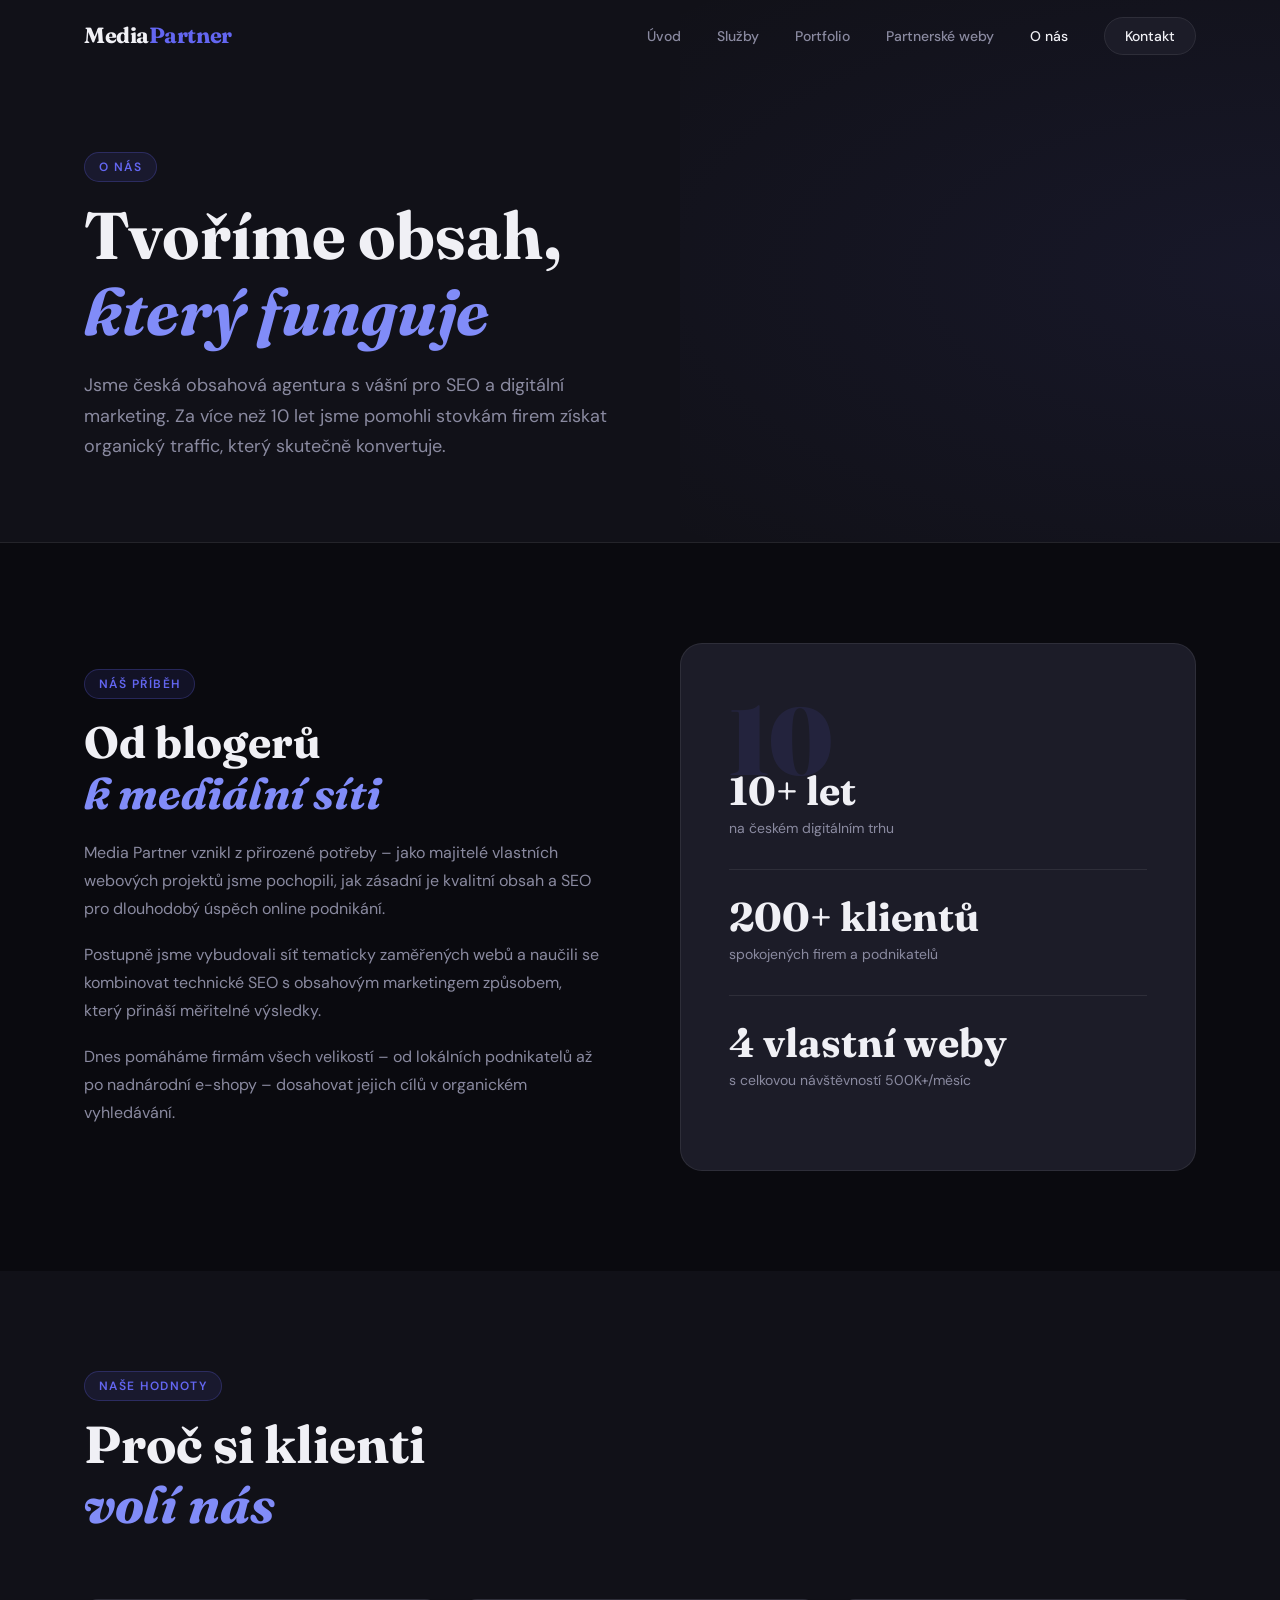
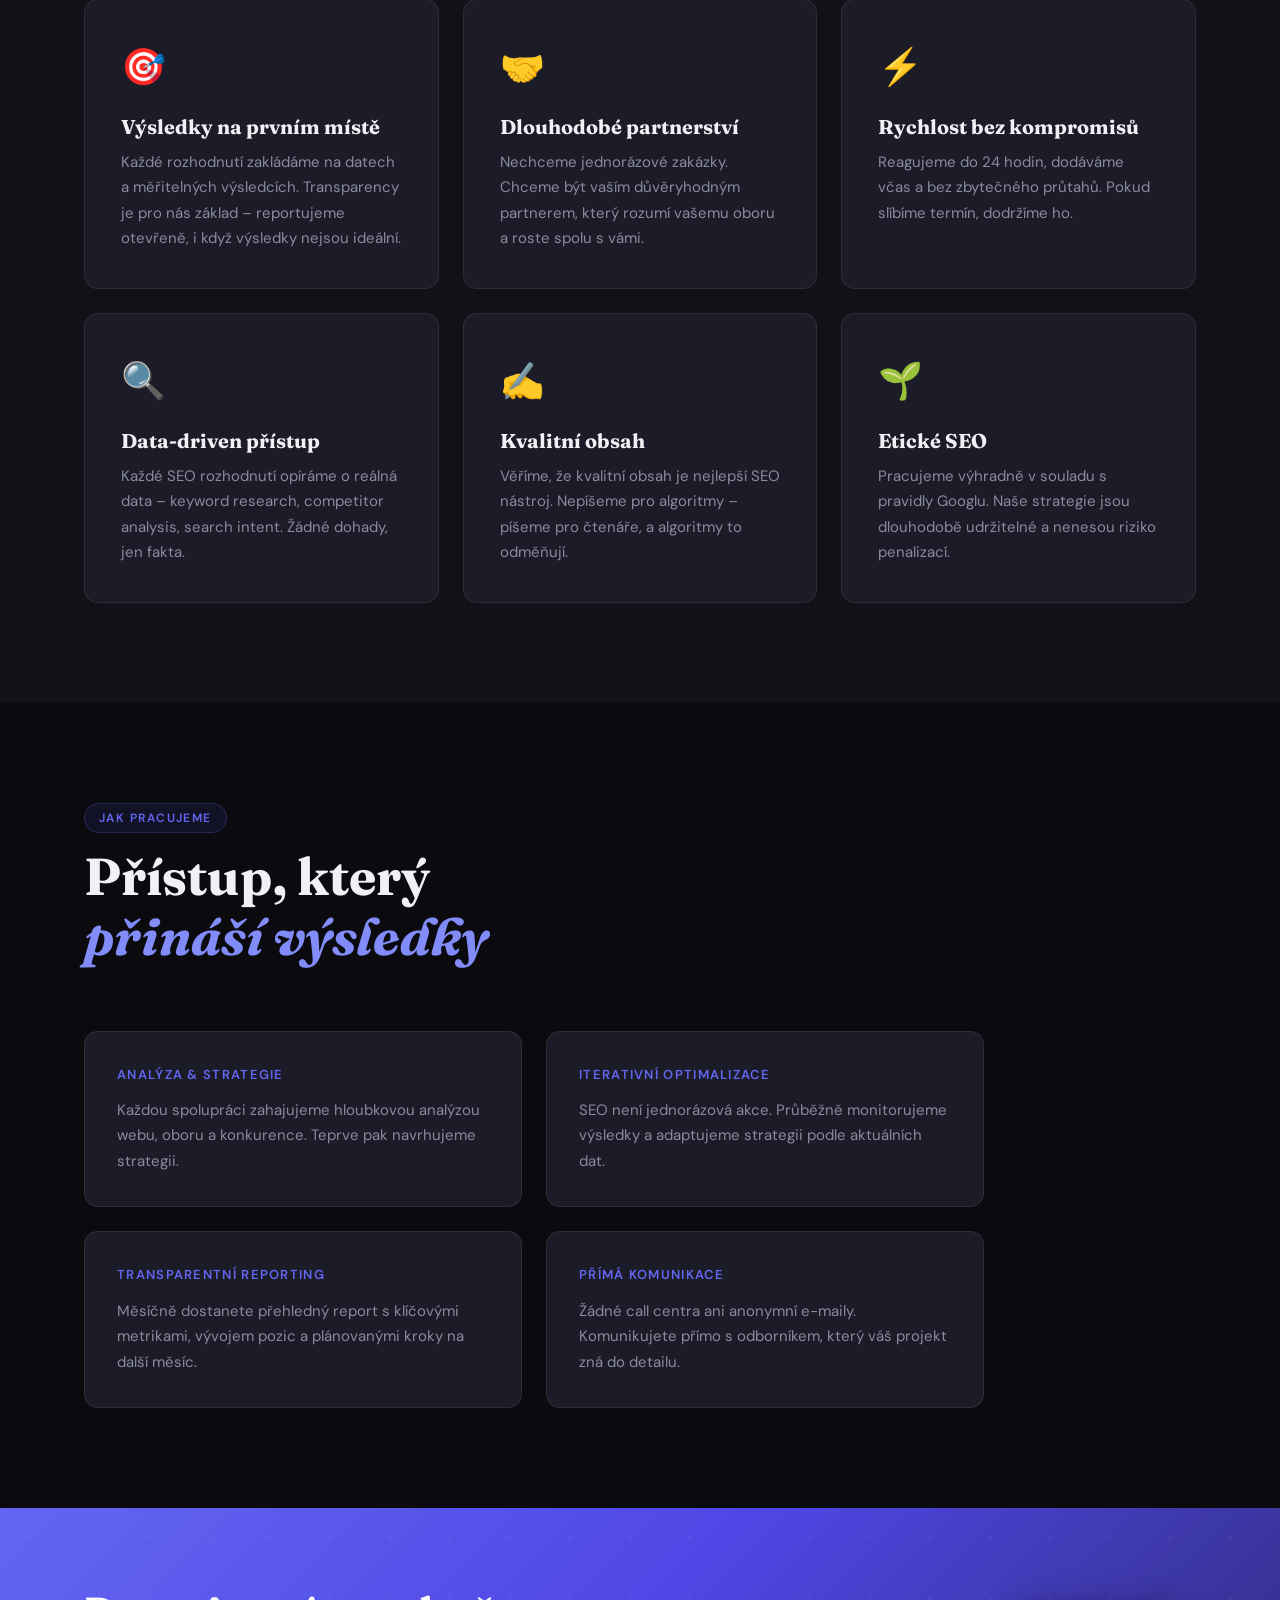
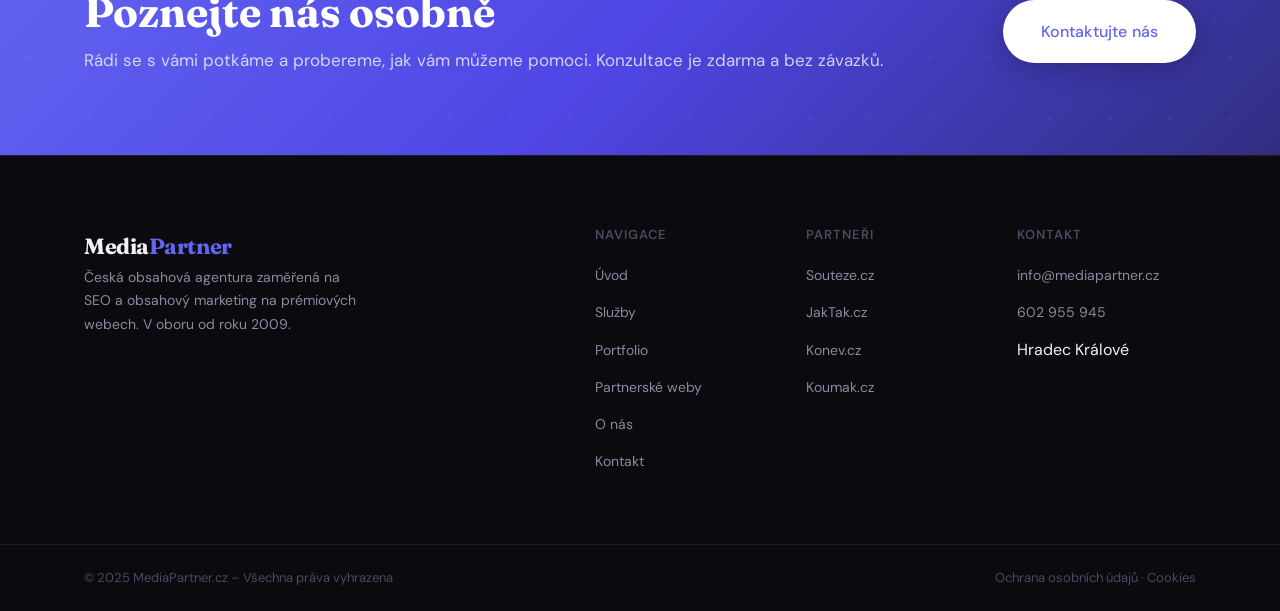
==== o-nas.html @ 3d5f9745 "Initial commit - MediaPartner website" ====
<!DOCTYPE html>
<html lang="cs">
<head>
  <meta charset="UTF-8" />
  <meta name="viewport" content="width=device-width, initial-scale=1.0" />
  <title>O nás – Media Partner</title>
  <meta name="description" content="Jsme česká obsahová agentura s více než 10 lety zkušeností. Pomáháme firmám být viditelné v organickém vyhledávání." />
  <link rel="preconnect" href="https://fonts.googleapis.com" />
  <link rel="preconnect" href="https://fonts.gstatic.com" crossorigin />
  <link href="https://fonts.googleapis.com/css2?family=Fraunces:ital,opsz,wght@0,9..144,300;0,9..144,700;0,9..144,900;1,9..144,400&family=DM+Sans:wght@300;400;500;600&display=swap" rel="stylesheet" />
  <link rel="stylesheet" href="style.css" />
</head>
<body>

  <nav class="nav scrolled" id="nav">
    <div class="nav-inner">
      <a href="index.html" class="logo">Media<span>Partner</span></a>
      <button class="burger" id="burger" aria-label="Menu">
        <span></span><span></span><span></span>
      </button>
      <ul class="nav-links" id="navLinks">
        <li><a href="index.html">Úvod</a></li>
        <li><a href="sluzby.html">Služby</a></li>
        <li><a href="portfolio.html">Portfolio</a></li>
        <li><a href="partneri.html">Partnerské weby</a></li>
        <li><a href="o-nas.html" class="active">O nás</a></li>
        <li><a href="kontakt.html" class="nav-cta">Kontakt</a></li>
      </ul>
    </div>
  </nav>

  <section class="page-hero">
    <div class="container">
      <div class="tag">O nás</div>
      <h1>Tvoříme obsah,<br /><em>který funguje</em></h1>
      <p>Jsme česká obsahová agentura s vášní pro SEO a digitální marketing. Za více než 10 let jsme pomohli stovkám firem získat organický traffic, který skutečně konvertuje.</p>
    </div>
  </section>

  <!-- ABOUT MAIN -->
  <section class="about-section" style="background: var(--bg);">
    <div class="container">
      <div class="about-grid">
        <div class="about-text">
          <div class="tag" style="margin-bottom: 18px;">Náš příběh</div>
          <h2>Od blogerů<br /><em>k mediální síti</em></h2>
          <p>Media Partner vznikl z přirozené potřeby – jako majitelé vlastních webových projektů jsme pochopili, jak zásadní je kvalitní obsah a SEO pro dlouhodobý úspěch online podnikání.</p>
          <p>Postupně jsme vybudovali síť tematicky zaměřených webů a naučili se kombinovat technické SEO s obsahovým marketingem způsobem, který přináší měřitelné výsledky.</p>
          <p>Dnes pomáháme firmám všech velikostí – od lokálních podnikatelů až po nadnárodní e-shopy – dosahovat jejich cílů v organickém vyhledávání.</p>
        </div>
        <div class="about-visual">
          <div class="about-stat-row">
            <div class="about-visual-num">10</div>
            <h3>10+ let</h3>
            <span>na českém digitálním trhu</span>
          </div>
          <hr style="border: none; border-top: 1px solid var(--border); margin: 24px 0;" />
          <div class="about-stat-row">
            <h3>200+ klientů</h3>
            <span>spokojených firem a podnikatelů</span>
          </div>
          <hr style="border: none; border-top: 1px solid var(--border); margin: 24px 0;" />
          <div class="about-stat-row">
            <h3>4 vlastní weby</h3>
            <span>s celkovou návštěvností 500K+/měsíc</span>
          </div>
        </div>
      </div>
    </div>
  </section>

  <!-- VALUES -->
  <section class="values-section">
    <div class="container">
      <div class="section-header">
        <div class="tag">Naše hodnoty</div>
        <h2>Proč si klienti<br /><em>volí nás</em></h2>
      </div>
      <div class="values-grid">
        <div class="value-card">
          <div class="value-icon">🎯</div>
          <h3>Výsledky na prvním místě</h3>
          <p>Každé rozhodnutí zakládáme na datech a měřitelných výsledcích. Transparency je pro nás základ – reportujeme otevřeně, i když výsledky nejsou ideální.</p>
        </div>
        <div class="value-card">
          <div class="value-icon">🤝</div>
          <h3>Dlouhodobé partnerství</h3>
          <p>Nechceme jednorázové zakázky. Chceme být vaším důvěryhodným partnerem, který rozumí vašemu oboru a roste spolu s vámi.</p>
        </div>
        <div class="value-card">
          <div class="value-icon">⚡</div>
          <h3>Rychlost bez kompromisů</h3>
          <p>Reagujeme do 24 hodin, dodáváme včas a bez zbytečného průtahů. Pokud slíbíme termín, dodržíme ho.</p>
        </div>
        <div class="value-card">
          <div class="value-icon">🔍</div>
          <h3>Data-driven přístup</h3>
          <p>Každé SEO rozhodnutí opíráme o reálná data – keyword research, competitor analysis, search intent. Žádné dohady, jen fakta.</p>
        </div>
        <div class="value-card">
          <div class="value-icon">✍️</div>
          <h3>Kvalitní obsah</h3>
          <p>Věříme, že kvalitní obsah je nejlepší SEO nástroj. Nepíšeme pro algoritmy – píšeme pro čtenáře, a algoritmy to odměňují.</p>
        </div>
        <div class="value-card">
          <div class="value-icon">🌱</div>
          <h3>Etické SEO</h3>
          <p>Pracujeme výhradně v souladu s pravidly Googlu. Naše strategie jsou dlouhodobě udržitelné a nenesou riziko penalizací.</p>
        </div>
      </div>
    </div>
  </section>

  <!-- TEAM / APPROACH -->
  <section style="padding: 100px 0; background: var(--bg);">
    <div class="container">
      <div class="section-header">
        <div class="tag">Jak pracujeme</div>
        <h2>Přístup, který<br /><em>přináší výsledky</em></h2>
      </div>
      <div style="display: grid; grid-template-columns: 1fr 1fr; gap: 24px; max-width: 900px;">
        <div style="background: var(--surface); border: 1px solid var(--border); border-radius: var(--radius); padding: 32px;">
          <div style="font-size: 13px; color: var(--accent); font-weight: 600; text-transform: uppercase; letter-spacing: 0.1em; margin-bottom: 12px;">Analýza & strategie</div>
          <p style="color: var(--text-muted); font-size: 15px; line-height: 1.7;">Každou spolupráci zahajujeme hloubkovou analýzou webu, oboru a konkurence. Teprve pak navrhujeme strategii.</p>
        </div>
        <div style="background: var(--surface); border: 1px solid var(--border); border-radius: var(--radius); padding: 32px;">
          <div style="font-size: 13px; color: var(--accent); font-weight: 600; text-transform: uppercase; letter-spacing: 0.1em; margin-bottom: 12px;">Iterativní optimalizace</div>
          <p style="color: var(--text-muted); font-size: 15px; line-height: 1.7;">SEO není jednorázová akce. Průběžně monitorujeme výsledky a adaptujeme strategii podle aktuálních dat.</p>
        </div>
        <div style="background: var(--surface); border: 1px solid var(--border); border-radius: var(--radius); padding: 32px;">
          <div style="font-size: 13px; color: var(--accent); font-weight: 600; text-transform: uppercase; letter-spacing: 0.1em; margin-bottom: 12px;">Transparentní reporting</div>
          <p style="color: var(--text-muted); font-size: 15px; line-height: 1.7;">Měsíčně dostanete přehledný report s klíčovými metrikami, vývojem pozic a plánovanými kroky na další měsíc.</p>
        </div>
        <div style="background: var(--surface); border: 1px solid var(--border); border-radius: var(--radius); padding: 32px;">
          <div style="font-size: 13px; color: var(--accent); font-weight: 600; text-transform: uppercase; letter-spacing: 0.1em; margin-bottom: 12px;">Přímá komunikace</div>
          <p style="color: var(--text-muted); font-size: 15px; line-height: 1.7;">Žádné call centra ani anonymní e-maily. Komunikujete přímo s odborníkem, který váš projekt zná do detailu.</p>
        </div>
      </div>
    </div>
  </section>

  <!-- CTA -->
  <section class="cta-banner">
    <div class="container">
      <div class="cta-inner">
        <div class="cta-text">
          <h2>Poznejte nás osobně</h2>
          <p>Rádi se s vámi potkáme a probereme, jak vám můžeme pomoci. Konzultace je zdarma a bez závazků.</p>
        </div>
        <div class="cta-actions">
          <a href="kontakt.html" class="btn btn-primary btn-lg">Kontaktujte nás</a>
        </div>
      </div>
    </div>
  </section>

  <footer class="footer">
    <div class="container footer-inner">
      <div class="footer-brand">
        <a href="index.html" class="logo">Media<span>Partner</span></a>
        <p>Česká obsahová agentura zaměřená na SEO a obsahový marketing na prémiových webech. V oboru od roku 2009.</p>
      </div>
      <div class="footer-links">
        <div class="footer-col">
          <h4>Navigace</h4>
          <ul>
            <li><a href="index.html">Úvod</a></li>
            <li><a href="sluzby.html">Služby</a></li>
            <li><a href="portfolio.html">Portfolio</a></li>
        <li><a href="partneri.html">Partnerské weby</a></li>
            <li><a href="o-nas.html">O nás</a></li>
            <li><a href="kontakt.html">Kontakt</a></li>
          </ul>
        </div>
        <div class="footer-col">
          <h4>Partneři</h4>
          <ul>
            <li><a href="partneri.html#souteze">Souteze.cz</a></li>
            <li><a href="partneri.html#jaktak">JakTak.cz</a></li>
            <li><a href="partneri.html#konev">Konev.cz</a></li>
            <li><a href="partneri.html#koumak">Koumak.cz</a></li>
          </ul>
        </div>
        <div class="footer-col">
          <h4>Kontakt</h4>
          <ul>
            <li><a href="mailto:info@mediapartner.cz">info@mediapartner.cz</a></li>
            <li><a href="tel:+420602955945">602 955 945</a></li>
            <li>Hradec Králové</li>
          </ul>
        </div>
      </div>
    </div>
    <div class="footer-bottom">
      <div class="container">
        <span>© 2025 MediaPartner.cz – Všechna práva vyhrazena</span>
        <span><a href="#">Ochrana osobních údajů</a> · <a href="#">Cookies</a></span>
      </div>
    </div>
  </footer>

  <script src="main.js"></script>
</body>
</html>
---- style.css ----
/* =============================================
   MEDIA PARTNER – Global Styles
   Dark editorial, luxury agency aesthetic
   ============================================= */

:root {
  --bg: #0a0a0f;
  --bg-2: #111118;
  --bg-3: #16161f;
  --surface: #1c1c28;
  --surface-2: #232334;
  --border: rgba(255,255,255,0.08);
  --border-accent: rgba(99,102,241,0.35);

  --text: #f0f0f5;
  --text-muted: #8a8aa0;
  --text-faint: #4a4a60;

  --accent: #6366f1;
  --accent-2: #818cf8;
  --accent-glow: rgba(99,102,241,0.25);
  --gold: #f59e0b;
  --gold-light: #fcd34d;

  --radius: 14px;
  --radius-sm: 8px;
  --radius-lg: 22px;

  --font-display: 'Fraunces', Georgia, serif;
  --font-body: 'DM Sans', sans-serif;

  --max-w: 1160px;
  --nav-h: 72px;
}

*, *::before, *::after { box-sizing: border-box; margin: 0; padding: 0; }

html { scroll-behavior: smooth; }

body {
  background: var(--bg);
  color: var(--text);
  font-family: var(--font-body);
  font-size: 16px;
  line-height: 1.7;
  overflow-x: hidden;
  -webkit-font-smoothing: antialiased;
}

a { color: inherit; text-decoration: none; }

img { display: block; max-width: 100%; }

.container {
  max-width: var(--max-w);
  margin: 0 auto;
  padding: 0 24px;
}

/* ── TYPOGRAPHY ── */
h1, h2, h3, h4 { font-family: var(--font-display); font-weight: 700; line-height: 1.15; }
em { font-style: italic; color: var(--accent-2); }

/* ── BUTTONS ── */
.btn {
  display: inline-flex;
  align-items: center;
  gap: 8px;
  padding: 14px 28px;
  border-radius: 50px;
  font-family: var(--font-body);
  font-size: 15px;
  font-weight: 500;
  letter-spacing: 0.01em;
  cursor: pointer;
  transition: all 0.25s;
  border: none;
  text-decoration: none;
}

.btn-primary {
  background: var(--accent);
  color: #fff;
  box-shadow: 0 0 30px var(--accent-glow);
}
.btn-primary:hover {
  background: var(--accent-2);
  transform: translateY(-2px);
  box-shadow: 0 4px 40px var(--accent-glow);
}

.btn-ghost {
  background: transparent;
  color: var(--text-muted);
  border: 1px solid var(--border);
}
.btn-ghost:hover { border-color: var(--accent); color: var(--accent-2); }

.btn-ghost-light {
  background: transparent;
  color: rgba(255,255,255,0.7);
  border: 1px solid rgba(255,255,255,0.2);
}
.btn-ghost-light:hover { border-color: rgba(255,255,255,0.5); color: #fff; }

.btn-outline {
  background: transparent;
  color: var(--accent-2);
  border: 1px solid var(--border-accent);
}
.btn-outline:hover { background: var(--accent-glow); }

.btn-lg { padding: 18px 38px; font-size: 16px; }

/* ── NAV ── */
.nav {
  position: fixed;
  top: 0; left: 0; right: 0;
  z-index: 100;
  height: var(--nav-h);
  transition: background 0.3s, backdrop-filter 0.3s, border-color 0.3s;
  border-bottom: 1px solid transparent;
}
.nav.scrolled {
  background: rgba(10,10,15,0.85);
  backdrop-filter: blur(20px);
  border-bottom-color: var(--border);
}
.nav-inner {
  max-width: var(--max-w);
  margin: 0 auto;
  padding: 0 24px;
  height: 100%;
  display: flex;
  align-items: center;
  justify-content: space-between;
}
.logo {
  font-family: var(--font-display);
  font-size: 22px;
  font-weight: 700;
  color: var(--text);
  letter-spacing: -0.02em;
}
.logo span { color: var(--accent); }

.nav-links {
  display: flex;
  align-items: center;
  gap: 36px;
  list-style: none;
}
.nav-links a {
  font-size: 14px;
  font-weight: 500;
  color: var(--text-muted);
  transition: color 0.2s;
}
.nav-links a:hover, .nav-links a.active { color: var(--text); }

.nav-cta {
  background: var(--surface);
  color: var(--text) !important;
  padding: 9px 20px;
  border-radius: 50px;
  border: 1px solid var(--border);
  transition: border-color 0.2s, background 0.2s !important;
}
.nav-cta:hover { border-color: var(--accent) !important; background: var(--surface-2) !important; }

.burger {
  display: none;
  flex-direction: column;
  gap: 5px;
  background: none;
  border: none;
  cursor: pointer;
  padding: 4px;
}
.burger span {
  display: block;
  width: 24px;
  height: 2px;
  background: var(--text);
  border-radius: 2px;
  transition: all 0.3s;
}

/* ── HERO ── */
.hero {
  min-height: 100vh;
  display: flex;
  align-items: center;
  position: relative;
  overflow: hidden;
  padding-top: var(--nav-h);
}
.hero-bg {
  position: absolute;
  inset: 0;
  pointer-events: none;
}
.hero-orb {
  position: absolute;
  border-radius: 50%;
  filter: blur(100px);
  opacity: 0.18;
}
.orb-1 {
  width: 700px; height: 700px;
  background: var(--accent);
  top: -200px; right: -200px;
}
.orb-2 {
  width: 500px; height: 500px;
  background: var(--gold);
  bottom: -200px; left: -100px;
}
.hero-grid {
  position: absolute;
  inset: 0;
  background-image:
    linear-gradient(var(--border) 1px, transparent 1px),
    linear-gradient(90deg, var(--border) 1px, transparent 1px);
  background-size: 60px 60px;
  mask-image: radial-gradient(ellipse 80% 80% at 50% 50%, black 30%, transparent 100%);
}

.hero-content {
  position: relative;
  z-index: 2;
  padding-top: 60px;
  padding-bottom: 80px;
  max-width: 780px;
}
.hero-badge {
  display: inline-flex;
  align-items: center;
  gap: 8px;
  background: var(--surface);
  border: 1px solid var(--border);
  border-radius: 50px;
  padding: 6px 16px;
  font-size: 13px;
  color: var(--text-muted);
  margin-bottom: 28px;
  animation: fadeUp 0.8s ease both;
}
.hero-title {
  font-size: clamp(46px, 7vw, 88px);
  font-weight: 900;
  line-height: 1.08;
  margin-bottom: 24px;
  animation: fadeUp 0.8s 0.1s ease both;
}
.hero-sub {
  font-size: 18px;
  color: var(--text-muted);
  max-width: 560px;
  margin-bottom: 40px;
  line-height: 1.7;
  animation: fadeUp 0.8s 0.2s ease both;
}
.hero-actions {
  display: flex;
  gap: 14px;
  flex-wrap: wrap;
  margin-bottom: 64px;
  animation: fadeUp 0.8s 0.3s ease both;
}
.hero-stats {
  display: flex;
  align-items: center;
  gap: 32px;
  animation: fadeUp 0.8s 0.4s ease both;
}
.stat { text-align: left; }
.stat-num {
  display: block;
  font-family: var(--font-display);
  font-size: 36px;
  font-weight: 700;
  color: var(--text);
  line-height: 1;
}
.stat-label {
  font-size: 13px;
  color: var(--text-muted);
  margin-top: 4px;
}
.stat-divider {
  width: 1px;
  height: 40px;
  background: var(--border);
}

.hero-scroll {
  position: absolute;
  bottom: 36px;
  right: 40px;
  display: flex;
  flex-direction: column;
  align-items: center;
  gap: 12px;
  color: var(--text-faint);
  font-size: 11px;
  letter-spacing: 0.12em;
  text-transform: uppercase;
}
.scroll-line {
  width: 1px;
  height: 50px;
  background: linear-gradient(to bottom, var(--text-faint), transparent);
  animation: scrollPulse 2s infinite;
}

/* ── SECTIONS ── */
.section { padding: 110px 0; }

.section-header {
  margin-bottom: 64px;
}
.section-header h2 {
  font-size: clamp(32px, 4.5vw, 52px);
  margin-top: 14px;
  max-width: 520px;
}
.section-desc {
  color: var(--text-muted);
  max-width: 540px;
  margin-top: 18px;
  font-size: 17px;
  line-height: 1.7;
}

.tag {
  display: inline-block;
  font-size: 12px;
  font-weight: 600;
  letter-spacing: 0.12em;
  text-transform: uppercase;
  color: var(--accent);
  background: rgba(99,102,241,0.1);
  border: 1px solid rgba(99,102,241,0.25);
  padding: 4px 14px;
  border-radius: 50px;
}

/* ── SERVICES GRID ── */
.services-overview { background: var(--bg-2); }
.services-grid {
  display: grid;
  grid-template-columns: 1fr 1fr;
  gap: 20px;
}
.service-card {
  background: var(--surface);
  border: 1px solid var(--border);
  border-radius: var(--radius-lg);
  padding: 44px;
  display: flex;
  flex-direction: column;
  transition: border-color 0.3s, transform 0.3s, box-shadow 0.3s;
  cursor: pointer;
  position: relative;
  overflow: hidden;
}
.service-card::before {
  content: '';
  position: absolute;
  inset: 0;
  background: radial-gradient(ellipse 80% 60% at 80% -10%, rgba(99,102,241,0.08), transparent);
  pointer-events: none;
}
.service-card:hover {
  border-color: var(--border-accent);
  transform: translateY(-4px);
  box-shadow: 0 20px 60px rgba(0,0,0,0.4);
}
.service-card--accent {
  background: linear-gradient(135deg, rgba(99,102,241,0.15) 0%, var(--surface) 60%);
  border-color: var(--border-accent);
}
.service-card--accent::before {
  background: radial-gradient(ellipse 80% 60% at 20% 100%, rgba(129,140,248,0.12), transparent);
}
.service-icon {
  width: 52px; height: 52px;
  background: rgba(99,102,241,0.12);
  border-radius: 14px;
  display: flex;
  align-items: center;
  justify-content: center;
  margin-bottom: 24px;
  color: var(--accent-2);
}
.service-icon svg { width: 28px; height: 28px; }
.service-label {
  font-size: 12px;
  font-weight: 600;
  letter-spacing: 0.1em;
  color: var(--text-faint);
  margin-bottom: 10px;
}
.service-card h3 {
  font-size: 28px;
  margin-bottom: 14px;
  font-family: var(--font-display);
}
.service-card p { color: var(--text-muted); line-height: 1.7; flex: 1; }
.service-arrow {
  margin-top: 32px;
  font-size: 24px;
  color: var(--accent);
  transition: transform 0.2s;
}
.service-card:hover .service-arrow { transform: translateX(6px); }

/* ── PARTNERS SECTION ── */
.partners-section { background: var(--bg); }
.partners-grid {
  display: grid;
  grid-template-columns: repeat(2, 1fr);
  gap: 16px;
  margin-bottom: 40px;
}
.partner-card {
  background: var(--bg-3);
  border: 1px solid var(--border);
  border-radius: var(--radius);
  padding: 32px;
  transition: border-color 0.25s, transform 0.25s;
  display: block;
}
.partner-card:hover {
  border-color: rgba(245,158,11,0.4);
  transform: translateY(-3px);
}
.partner-top {
  display: flex;
  align-items: center;
  justify-content: space-between;
  margin-bottom: 14px;
}
.partner-domain {
  font-family: var(--font-display);
  font-size: 22px;
  font-weight: 700;
  color: var(--gold-light);
}
.partner-badge {
  font-size: 11px;
  font-weight: 600;
  letter-spacing: 0.08em;
  background: rgba(245,158,11,0.12);
  color: var(--gold);
  border: 1px solid rgba(245,158,11,0.25);
  padding: 3px 10px;
  border-radius: 50px;
}
.partner-card p { color: var(--text-muted); font-size: 15px; margin-bottom: 18px; }
.partner-metrics {
  display: flex;
  gap: 12px;
  flex-wrap: wrap;
}
.partner-metrics span {
  font-size: 12px;
  color: var(--text-faint);
  background: var(--surface);
  padding: 4px 12px;
  border-radius: 50px;
}
.partners-cta { text-align: center; margin-top: 16px; }

/* ── HOW IT WORKS ── */
.how-section { background: var(--bg-2); }
.steps {
  display: flex;
  align-items: flex-start;
  gap: 0;
}
.step {
  flex: 1;
  display: flex;
  flex-direction: column;
  gap: 20px;
}
.step-connector {
  width: 60px;
  height: 2px;
  background: linear-gradient(to right, var(--border-accent), var(--border));
  margin-top: 32px;
  flex-shrink: 0;
}
.step-num {
  font-family: var(--font-display);
  font-size: 48px;
  font-weight: 900;
  color: var(--accent);
  opacity: 0.25;
  line-height: 1;
}
.step-body h3 {
  font-size: 20px;
  margin-bottom: 10px;
}
.step-body p { color: var(--text-muted); font-size: 15px; line-height: 1.7; }

/* ── CTA BANNER ── */
.cta-banner {
  background: linear-gradient(135deg, var(--accent) 0%, #4f46e5 50%, #312e81 100%);
  padding: 80px 0;
  position: relative;
  overflow: hidden;
}
.cta-banner::before {
  content: '';
  position: absolute;
  inset: 0;
  background: url("data:image/svg+xml,%3Csvg width='60' height='60' viewBox='0 0 60 60' xmlns='http://www.w3.org/2000/svg'%3E%3Cg fill='none' fill-rule='evenodd'%3E%3Cg fill='%23ffffff' fill-opacity='0.03'%3E%3Ccircle cx='30' cy='30' r='2'/%3E%3C/g%3E%3C/g%3E%3C/svg%3E");
}
.cta-inner {
  position: relative;
  display: flex;
  align-items: center;
  justify-content: space-between;
  gap: 40px;
  flex-wrap: wrap;
}
.cta-text h2 { font-size: 42px; color: #fff; }
.cta-text p { color: rgba(255,255,255,0.75); margin-top: 10px; font-size: 17px; }
.cta-actions { display: flex; gap: 14px; flex-wrap: wrap; align-items: center; }
.cta-actions .btn-primary {
  background: #fff;
  color: var(--accent);
  box-shadow: 0 4px 30px rgba(0,0,0,0.25);
}
.cta-actions .btn-primary:hover { background: #f0f0ff; transform: translateY(-2px); }

/* ── FOOTER ── */
.footer {
  background: var(--bg);
  border-top: 1px solid var(--border);
  padding-top: 72px;
}
.footer-inner {
  display: grid;
  grid-template-columns: 1.5fr 2fr;
  gap: 60px;
  padding-bottom: 60px;
}
.footer-brand .logo { margin-bottom: 16px; }
.footer-brand p { color: var(--text-muted); font-size: 14px; max-width: 280px; line-height: 1.7; }
.footer-links {
  display: grid;
  grid-template-columns: repeat(3, 1fr);
  gap: 32px;
}
.footer-col h4 {
  font-size: 13px;
  font-weight: 600;
  letter-spacing: 0.08em;
  text-transform: uppercase;
  color: var(--text-faint);
  margin-bottom: 18px;
  font-family: var(--font-body);
}
.footer-col ul { list-style: none; }
.footer-col li { margin-bottom: 10px; }
.footer-col a { color: var(--text-muted); font-size: 14px; transition: color 0.2s; }
.footer-col a:hover { color: var(--text); }
.footer-bottom {
  border-top: 1px solid var(--border);
  padding: 22px 0;
}
.footer-bottom .container {
  display: flex;
  justify-content: space-between;
  align-items: center;
  font-size: 13px;
  color: var(--text-faint);
  flex-wrap: wrap;
  gap: 10px;
}
.footer-bottom a { color: var(--text-faint); transition: color 0.2s; }
.footer-bottom a:hover { color: var(--text-muted); }

/* ── PAGE HERO (inner pages) ── */
.page-hero {
  padding: calc(var(--nav-h) + 80px) 0 80px;
  background: var(--bg-2);
  border-bottom: 1px solid var(--border);
  position: relative;
  overflow: hidden;
}
.page-hero::before {
  content: '';
  position: absolute;
  top: 0; right: 0;
  width: 600px; height: 100%;
  background: radial-gradient(ellipse at 100% 50%, rgba(99,102,241,0.08), transparent);
  pointer-events: none;
}
.page-hero .tag { margin-bottom: 16px; }
.page-hero h1 { font-size: clamp(38px, 5.5vw, 66px); margin-bottom: 20px; }
.page-hero p { color: var(--text-muted); font-size: 18px; max-width: 560px; line-height: 1.7; }

/* ── SERVICES PAGE ── */
.service-full {
  padding: 100px 0;
  border-bottom: 1px solid var(--border);
}
.service-full:last-child { border-bottom: none; }
.service-full-inner {
  display: grid;
  grid-template-columns: 1fr 1fr;
  gap: 80px;
  align-items: center;
}
.service-full-inner.reverse { direction: rtl; }
.service-full-inner.reverse > * { direction: ltr; }
.service-full-text .tag { margin-bottom: 16px; }
.service-full-text h2 { font-size: clamp(30px, 4vw, 44px); margin-bottom: 18px; }
.service-full-text p { color: var(--text-muted); margin-bottom: 16px; line-height: 1.75; }
.service-full-text .btn { margin-top: 14px; }
.features-list { list-style: none; margin: 24px 0; }
.features-list li {
  display: flex;
  align-items: flex-start;
  gap: 12px;
  padding: 10px 0;
  border-bottom: 1px solid var(--border);
  color: var(--text-muted);
  font-size: 15px;
}
.features-list li:last-child { border-bottom: none; }
.features-list li::before {
  content: '✦';
  color: var(--accent);
  flex-shrink: 0;
  margin-top: 2px;
}
.service-visual {
  background: var(--surface);
  border: 1px solid var(--border);
  border-radius: var(--radius-lg);
  padding: 48px;
  display: flex;
  flex-direction: column;
  gap: 16px;
}
.service-visual-item {
  background: var(--bg-2);
  border: 1px solid var(--border);
  border-radius: var(--radius-sm);
  padding: 18px 22px;
  display: flex;
  align-items: center;
  justify-content: space-between;
}
.svi-label { font-size: 14px; color: var(--text-muted); }
.svi-value { font-family: var(--font-display); font-size: 22px; color: var(--accent-2); font-weight: 700; }
.svi-bar { height: 4px; background: var(--border); border-radius: 2px; margin-top: 8px; overflow: hidden; }
.svi-bar-fill { height: 100%; background: linear-gradient(to right, var(--accent), var(--accent-2)); border-radius: 2px; }

/* ── PRICING ── */
.pricing-section { background: var(--bg-3); padding: 100px 0; }
.pricing-grid {
  display: grid;
  grid-template-columns: repeat(3, 1fr);
  gap: 20px;
  margin-top: 64px;
}
.price-card {
  background: var(--surface);
  border: 1px solid var(--border);
  border-radius: var(--radius-lg);
  padding: 40px 36px;
  position: relative;
  transition: transform 0.3s, box-shadow 0.3s;
}
.price-card:hover { transform: translateY(-6px); box-shadow: 0 24px 60px rgba(0,0,0,0.4); }
.price-card--featured {
  border-color: var(--border-accent);
  background: linear-gradient(160deg, rgba(99,102,241,0.1), var(--surface));
}
.price-badge {
  position: absolute;
  top: -14px;
  left: 50%;
  transform: translateX(-50%);
  background: var(--accent);
  color: #fff;
  font-size: 12px;
  font-weight: 600;
  padding: 4px 16px;
  border-radius: 50px;
  white-space: nowrap;
}
.price-name { font-size: 14px; color: var(--text-muted); font-weight: 500; margin-bottom: 12px; text-transform: uppercase; letter-spacing: 0.08em; }
.price-amount { font-family: var(--font-display); font-size: 48px; font-weight: 900; color: var(--text); line-height: 1; }
.price-amount span { font-size: 20px; font-weight: 400; color: var(--text-muted); }
.price-desc { color: var(--text-muted); font-size: 14px; margin: 16px 0 24px; line-height: 1.6; }
.price-features { list-style: none; margin-bottom: 32px; }
.price-features li {
  padding: 9px 0;
  font-size: 14px;
  color: var(--text-muted);
  border-bottom: 1px solid var(--border);
  display: flex;
  align-items: center;
  gap: 10px;
}
.price-features li:last-child { border-bottom: none; }
.price-features li::before { content: '✓'; color: var(--accent); font-weight: 700; }
.price-card .btn { width: 100%; justify-content: center; }

/* ── PARTNERS PAGE ── */
.partner-full {
  padding: 80px 0;
  border-bottom: 1px solid var(--border);
}
.partner-full:last-child { border-bottom: none; }
.partner-full-inner {
  display: grid;
  grid-template-columns: 1fr 1.4fr;
  gap: 70px;
  align-items: start;
}
.partner-full-info .partner-domain { font-size: 42px; margin-bottom: 10px; }
.partner-full-info p { color: var(--text-muted); line-height: 1.75; margin-bottom: 16px; }
.partner-stats-grid {
  display: grid;
  grid-template-columns: repeat(2, 1fr);
  gap: 12px;
  margin: 28px 0;
}
.partner-stat {
  background: var(--surface);
  border: 1px solid var(--border);
  border-radius: var(--radius-sm);
  padding: 18px 20px;
}
.partner-stat-num { font-family: var(--font-display); font-size: 28px; font-weight: 700; color: var(--gold-light); }
.partner-stat-label { font-size: 12px; color: var(--text-muted); margin-top: 4px; }
.partner-topics { margin-top: 20px; }
.partner-topics h4 { font-size: 13px; color: var(--text-faint); text-transform: uppercase; letter-spacing: 0.1em; margin-bottom: 12px; font-family: var(--font-body); }
.topic-tags { display: flex; flex-wrap: wrap; gap: 8px; }
.topic-tag {
  font-size: 13px;
  background: var(--bg-3);
  border: 1px solid var(--border);
  color: var(--text-muted);
  padding: 5px 14px;
  border-radius: 50px;
}
.partner-offer {
  background: var(--surface);
  border: 1px solid var(--border);
  border-radius: var(--radius-lg);
  padding: 36px;
}
.partner-offer h3 { font-size: 22px; margin-bottom: 20px; }
.offer-items { display: flex; flex-direction: column; gap: 12px; }
.offer-item {
  background: var(--bg-2);
  border: 1px solid var(--border);
  border-radius: var(--radius-sm);
  padding: 18px 22px;
  display: flex;
  justify-content: space-between;
  align-items: center;
}
.offer-item-name { font-size: 15px; color: var(--text); }
.offer-item-price { font-family: var(--font-display); font-size: 18px; color: var(--accent-2); }

/* ── ABOUT PAGE ── */
.about-section { padding: 100px 0; }
.about-grid {
  display: grid;
  grid-template-columns: 1fr 1fr;
  gap: 80px;
  align-items: center;
}
.about-text h2 { font-size: clamp(30px, 4vw, 44px); margin-bottom: 20px; }
.about-text p { color: var(--text-muted); margin-bottom: 18px; line-height: 1.75; }
.values-section { background: var(--bg-2); padding: 100px 0; }
.values-grid { display: grid; grid-template-columns: repeat(3, 1fr); gap: 24px; margin-top: 60px; }
.value-card {
  background: var(--surface);
  border: 1px solid var(--border);
  border-radius: var(--radius);
  padding: 36px;
}
.value-icon { font-size: 36px; margin-bottom: 18px; }
.value-card h3 { font-size: 20px; margin-bottom: 12px; }
.value-card p { color: var(--text-muted); font-size: 15px; line-height: 1.7; }
.about-visual {
  background: var(--surface);
  border: 1px solid var(--border);
  border-radius: var(--radius-lg);
  padding: 48px;
  position: relative;
}
.about-visual-num {
  font-family: var(--font-display);
  font-size: 96px;
  font-weight: 900;
  color: var(--accent);
  opacity: 0.1;
  line-height: 1;
  margin-bottom: -20px;
}
.about-stat-row { margin-bottom: 28px; }
.about-stat-row h3 { font-size: 40px; color: var(--text); }
.about-stat-row span { font-size: 14px; color: var(--text-muted); }

/* ── CONTACT PAGE ── */
.contact-section { padding: 100px 0; }
.contact-grid {
  display: grid;
  grid-template-columns: 1fr 1.4fr;
  gap: 70px;
}
.contact-info h2 { font-size: 40px; margin-bottom: 20px; }
.contact-info p { color: var(--text-muted); margin-bottom: 32px; line-height: 1.75; }
.contact-items { display: flex; flex-direction: column; gap: 20px; }
.contact-item {
  display: flex;
  align-items: flex-start;
  gap: 16px;
  padding: 20px;
  background: var(--surface);
  border: 1px solid var(--border);
  border-radius: var(--radius);
}
.contact-item-icon {
  width: 44px; height: 44px;
  background: rgba(99,102,241,0.12);
  border-radius: 10px;
  display: flex;
  align-items: center;
  justify-content: center;
  font-size: 20px;
  flex-shrink: 0;
}
.contact-item-body h4 { font-size: 14px; font-weight: 600; margin-bottom: 4px; font-family: var(--font-body); }
.contact-item-body a, .contact-item-body p { font-size: 15px; color: var(--text-muted); }
.contact-form {
  background: var(--surface);
  border: 1px solid var(--border);
  border-radius: var(--radius-lg);
  padding: 44px;
}
.contact-form h3 { font-size: 28px; margin-bottom: 28px; }
.form-row { display: grid; grid-template-columns: 1fr 1fr; gap: 16px; }
.form-group { margin-bottom: 18px; }
.form-group label {
  display: block;
  font-size: 13px;
  font-weight: 500;
  color: var(--text-muted);
  margin-bottom: 8px;
  text-transform: uppercase;
  letter-spacing: 0.06em;
}
.form-group input,
.form-group textarea,
.form-group select {
  width: 100%;
  background: var(--bg);
  border: 1px solid var(--border);
  border-radius: var(--radius-sm);
  padding: 13px 16px;
  color: var(--text);
  font-family: var(--font-body);
  font-size: 15px;
  transition: border-color 0.2s;
  outline: none;
  appearance: none;
}
.form-group input:focus,
.form-group textarea:focus,
.form-group select:focus { border-color: var(--accent); }
.form-group textarea { resize: vertical; min-height: 120px; }
.form-submit { margin-top: 8px; }
.form-submit .btn { width: 100%; justify-content: center; }

/* ── ANIMATIONS ── */
@keyframes fadeUp {
  from { opacity: 0; transform: translateY(24px); }
  to   { opacity: 1; transform: translateY(0); }
}
@keyframes scrollPulse {
  0%, 100% { opacity: 0.4; }
  50% { opacity: 1; }
}

/* ── RESPONSIVE ── */
@media (max-width: 1024px) {
  .services-grid { grid-template-columns: 1fr; }
  .service-full-inner, .service-full-inner.reverse { grid-template-columns: 1fr; direction: ltr; gap: 48px; }
  .steps { flex-direction: column; gap: 32px; }
  .step-connector { width: 2px; height: 36px; background: linear-gradient(to bottom, var(--border-accent), var(--border)); }
  .pricing-grid { grid-template-columns: 1fr; max-width: 420px; }
  .about-grid, .contact-grid, .partner-full-inner { grid-template-columns: 1fr; gap: 48px; }
  .values-grid { grid-template-columns: 1fr 1fr; }
  .footer-inner { grid-template-columns: 1fr; gap: 40px; }
  .footer-links { grid-template-columns: repeat(3, 1fr); }
}

@media (max-width: 768px) {
  .nav-links { display: none; flex-direction: column; gap: 8px; position: fixed; top: var(--nav-h); left: 0; right: 0; background: var(--bg-2); border-bottom: 1px solid var(--border); padding: 24px; }
  .nav-links.open { display: flex; }
  .burger { display: flex; }
  .hero-stats { flex-direction: column; align-items: flex-start; gap: 20px; }
  .stat-divider { display: none; }
  .partners-grid { grid-template-columns: 1fr; }
  .cta-inner { flex-direction: column; }
  .footer-links { grid-template-columns: repeat(2, 1fr); }
  .form-row { grid-template-columns: 1fr; }
  .values-grid { grid-template-columns: 1fr; }
  .partner-stats-grid { grid-template-columns: repeat(2, 1fr); }
  .hero-actions { flex-direction: column; }
  .hero-actions .btn { width: 100%; justify-content: center; }
}
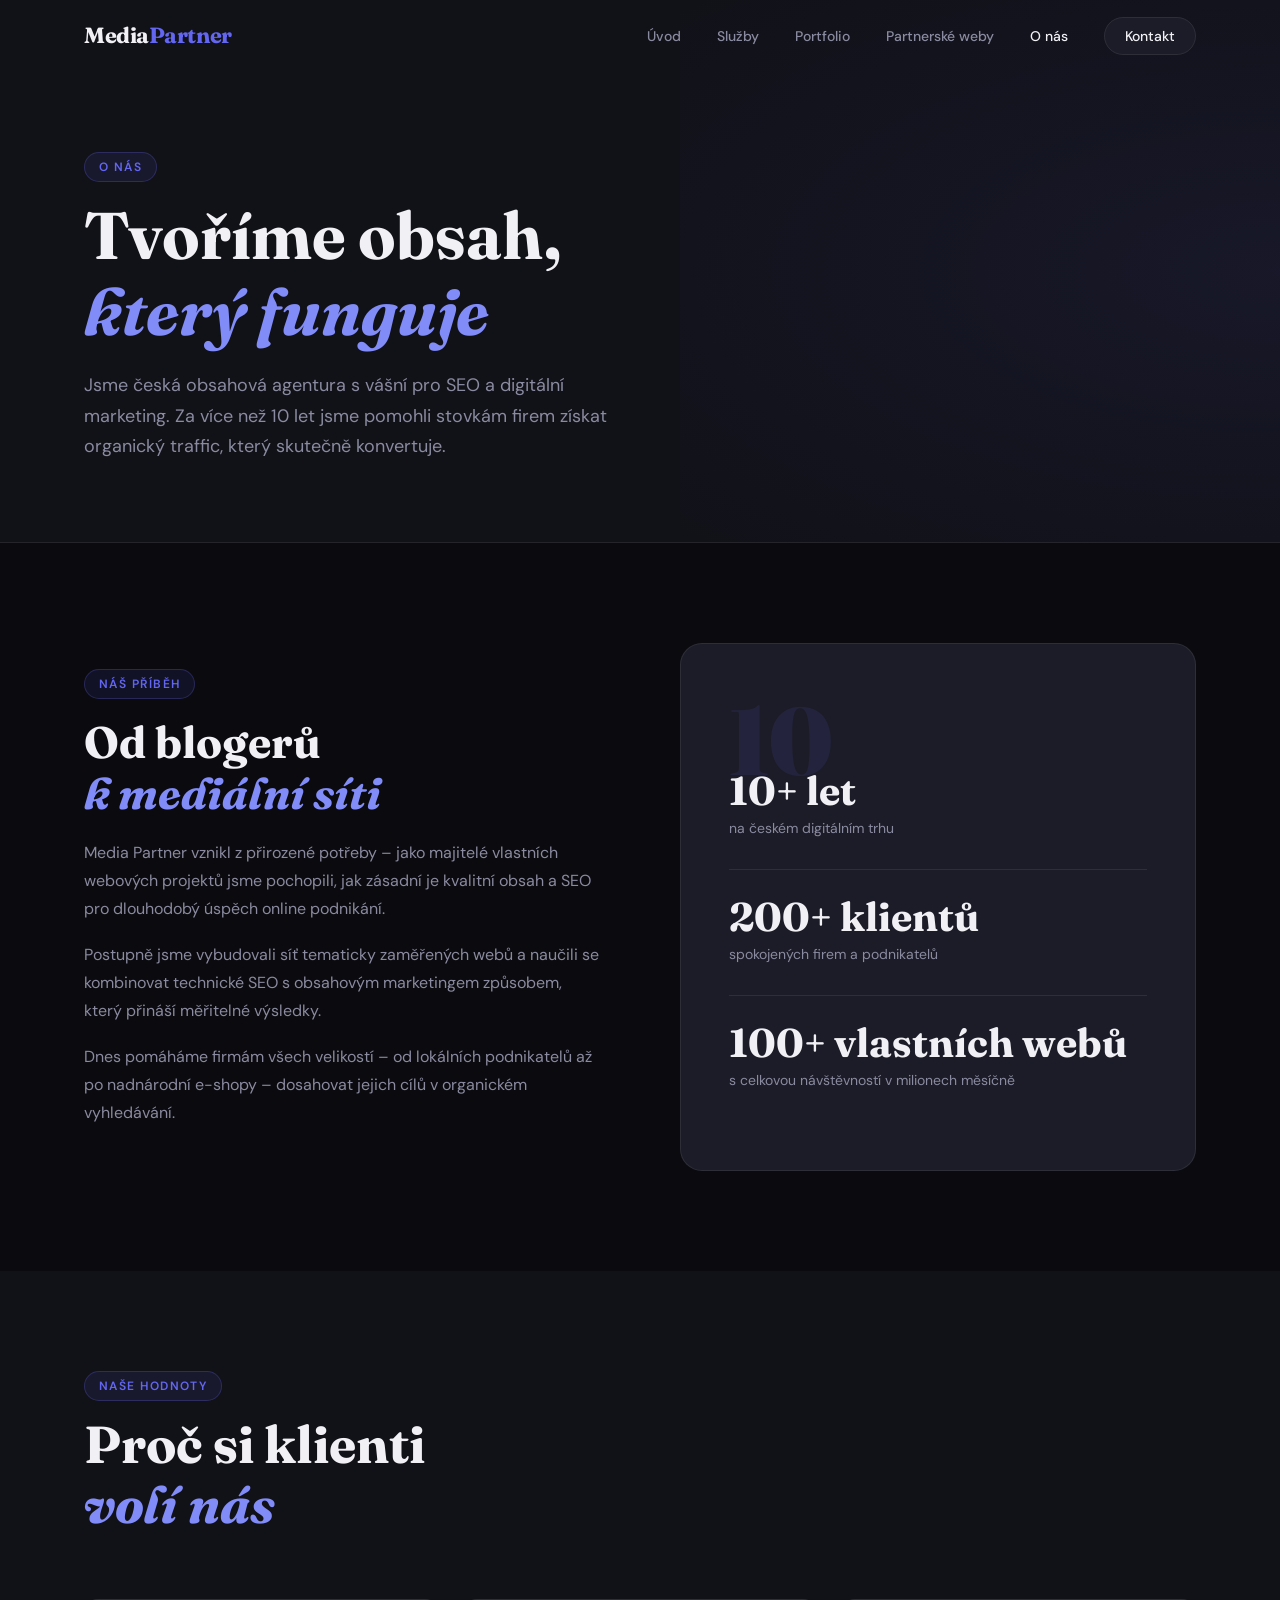
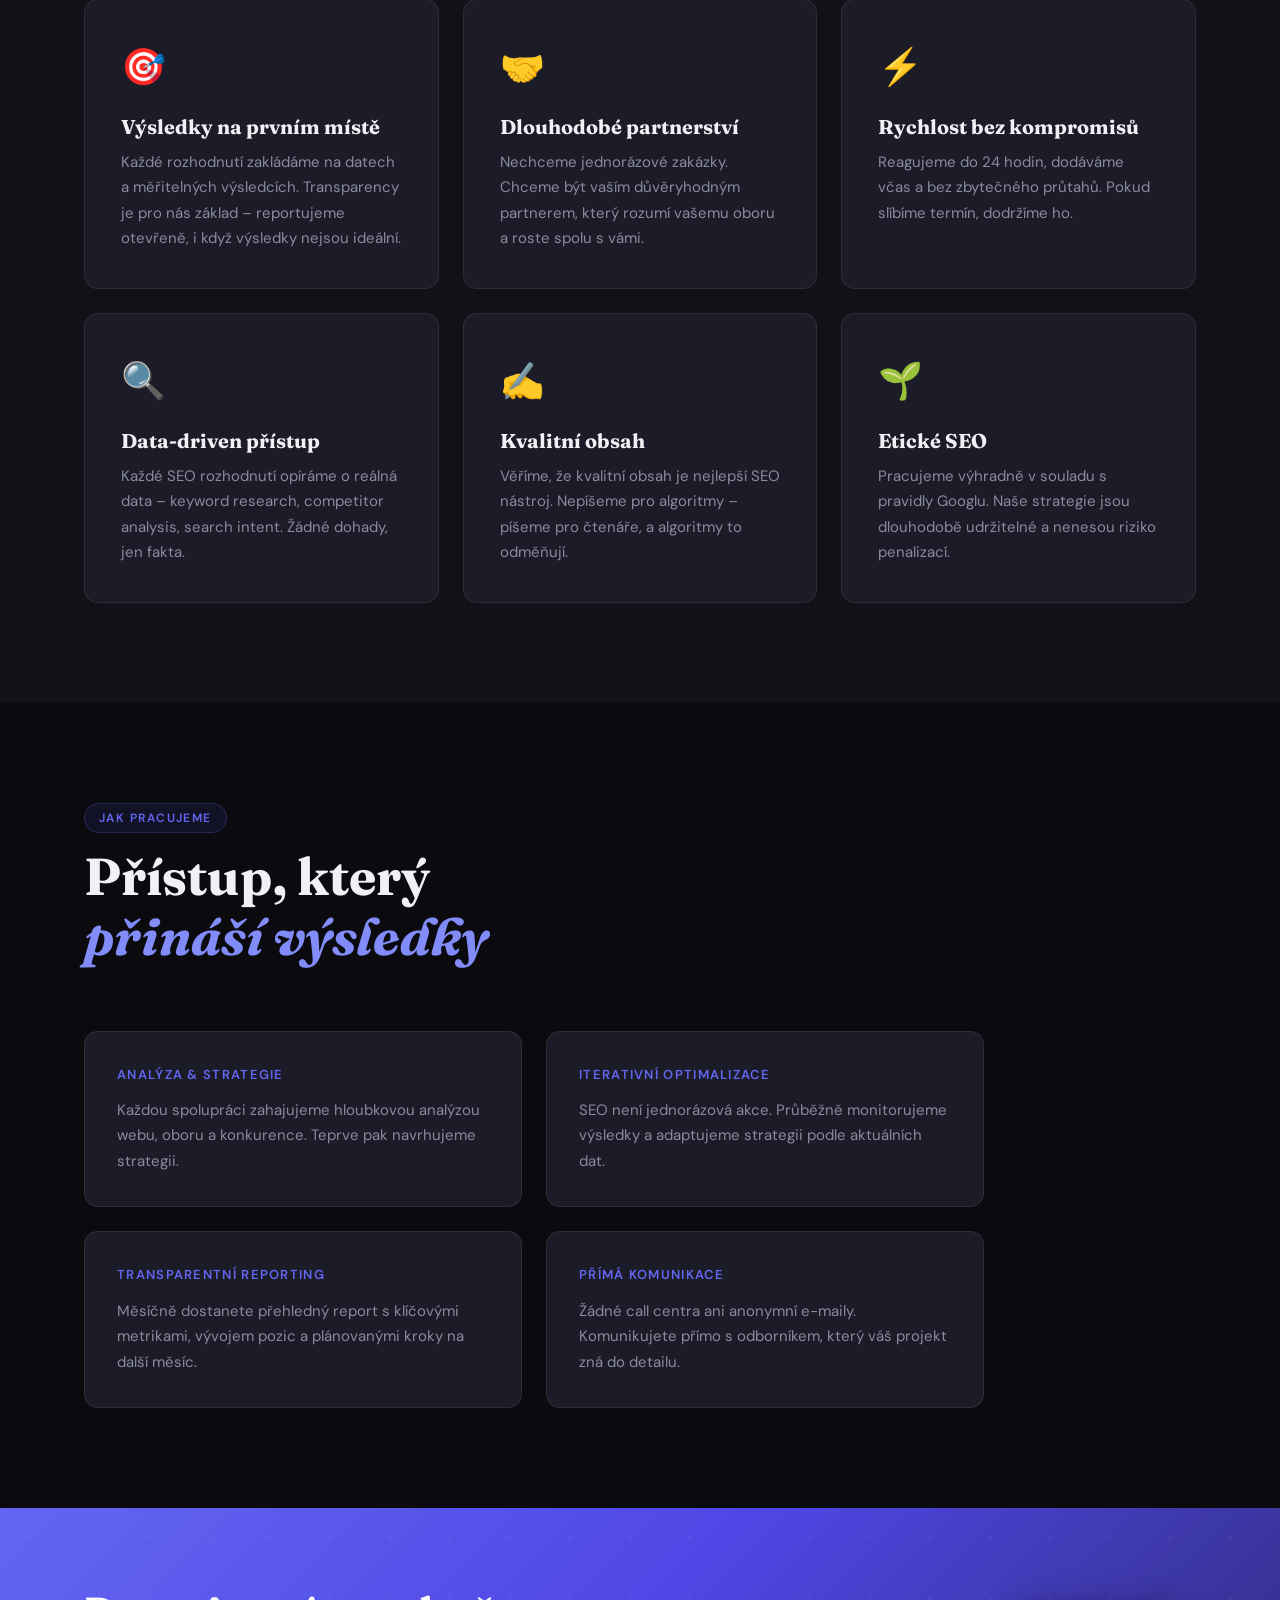
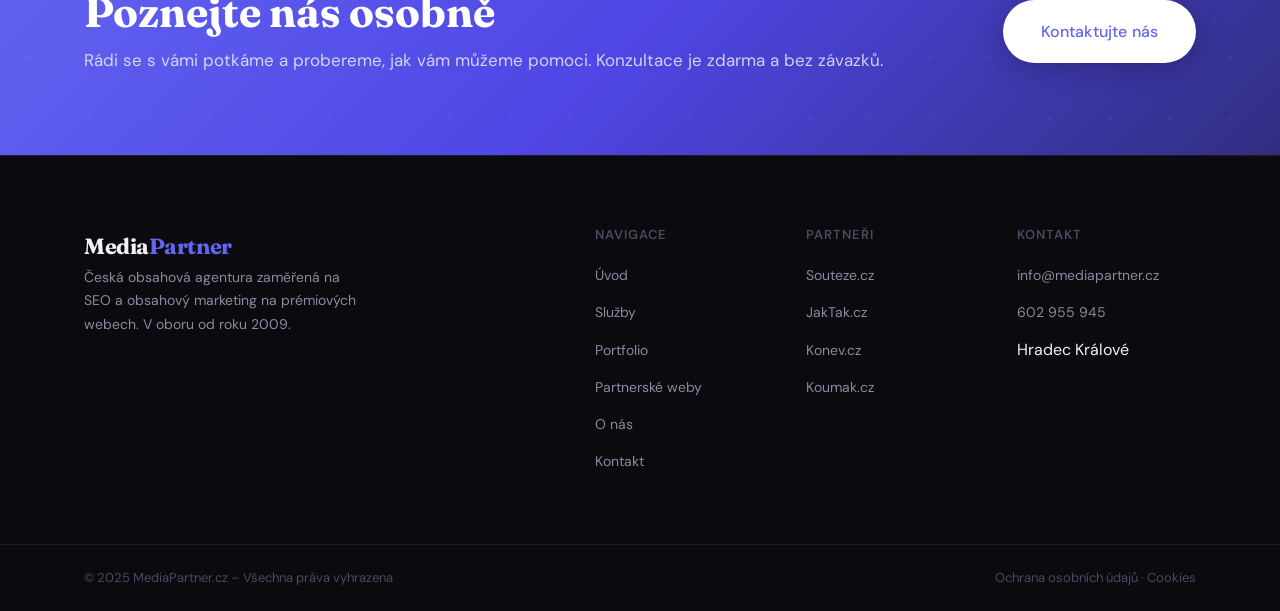
==== commit 16f857f1: "Fix: 100+ vlastních webů na stránce O nás" ====
--- a/o-nas.html
+++ b/o-nas.html
@@ -61,8 +61,8 @@
           </div>
           <hr style="border: none; border-top: 1px solid var(--border); margin: 24px 0;" />
           <div class="about-stat-row">
-            <h3>4 vlastní weby</h3>
-            <span>s celkovou návštěvností 500K+/měsíc</span>
+            <h3>100+ vlastních webů</h3>
+            <span>s celkovou návštěvností v milionech měsíčně</span>
           </div>
         </div>
       </div>
